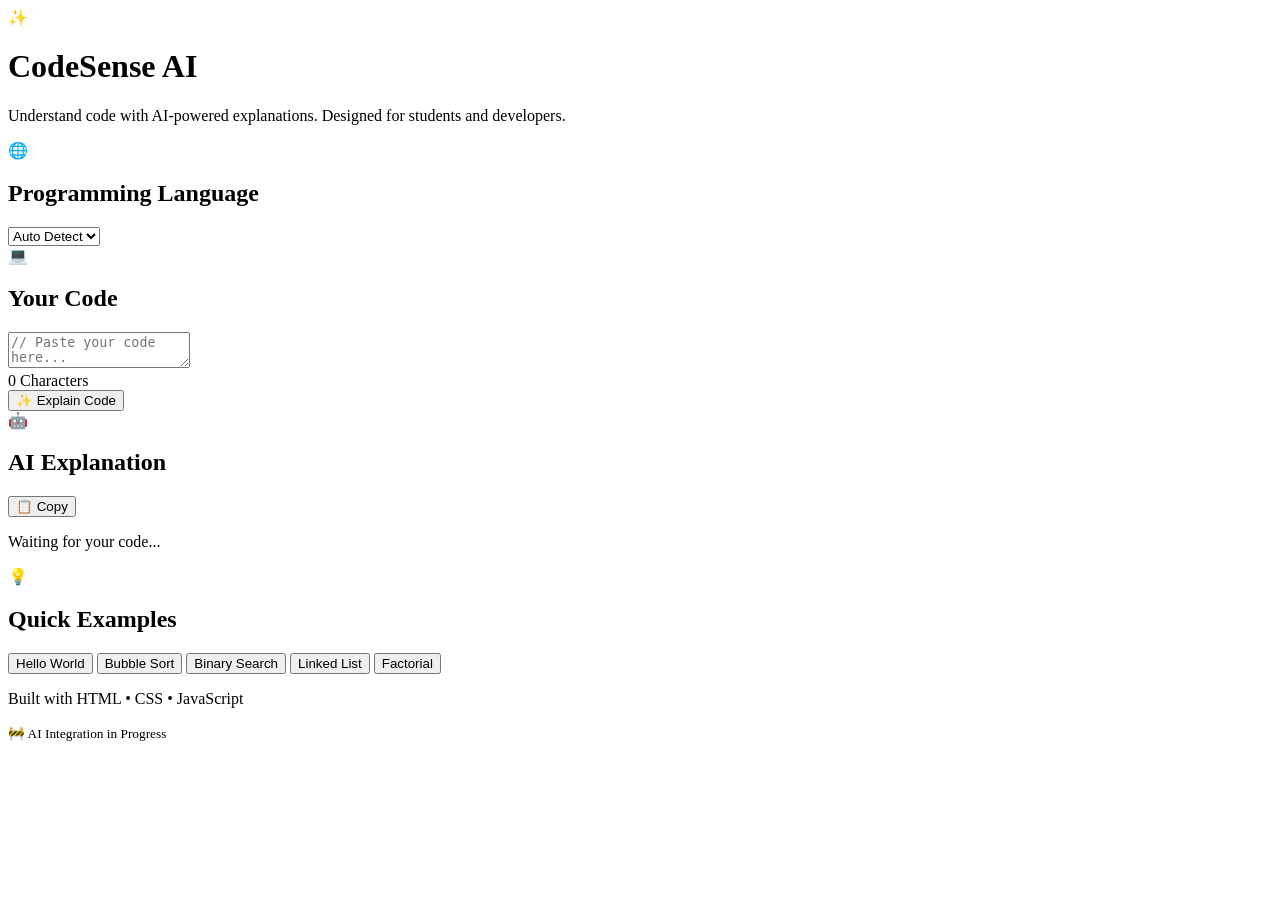
==== codesense/code-explainer.html @ c733d443 "Create code-explainer.html" ====
<!DOCTYPE html>
<html lang="en">
<head>
    <meta charset="UTF-8">
    <meta name="viewport" content="width=device-width, initial-scale=1.0">

    <title>CodeSense AI</title>

    <link href="https://fonts.googleapis.com/css2?family=Poppins:wght@300;400;500;600;700&family=JetBrains+Mono:wght@400;500&display=swap" rel="stylesheet">

    <link rel="stylesheet" href="style.css">
</head>

<body>

<div class="container">

    <!-- HERO -->

    <header class="hero">

        <div class="logo">
            ✨
        </div>

        <h1>CodeSense AI</h1>

        <p>
            Understand code with AI-powered explanations.
            Designed for students and developers.
        </p>

    </header>


    <!-- INPUT CARD -->

    <div class="card">

        <div class="section-title">

            <span>🌐</span>
            <h2>Programming Language</h2>

        </div>

        <select id="language">

            <option>Auto Detect</option>
            <option>JavaScript</option>
            <option>Python</option>
            <option>C++</option>
            <option>Java</option>
            <option>C</option>
            <option>HTML</option>
            <option>CSS</option>

        </select>

    </div>


    <!-- CODE EDITOR -->

    <div class="card">

        <div class="section-title">

            <span>💻</span>

            <h2>Your Code</h2>

        </div>

        <textarea
            id="codeInput"
            placeholder="// Paste your code here..."
        ></textarea>

        <div class="editor-footer">

            <span id="charCount">
                0 Characters
            </span>

        </div>

    </div>


    <!-- BUTTON -->

    <button id="explainBtn">

        ✨ Explain Code

    </button>


    <!-- OUTPUT -->

    <div class="card">

        <div class="output-header">

            <div class="section-title">

                <span>🤖</span>

                <h2>AI Explanation</h2>

            </div>

            <button id="copyBtn">

                📋 Copy

            </button>

        </div>

        <div class="output">

            <p id="result">

                Waiting for your code...

            </p>

        </div>

    </div>


    <!-- EXAMPLES -->

    <div class="card">

        <div class="section-title">

            <span>💡</span>

            <h2>Quick Examples</h2>

        </div>

        <div class="examples">

            <button class="example-btn">
                Hello World
            </button>

            <button class="example-btn">
                Bubble Sort
            </button>

            <button class="example-btn">
                Binary Search
            </button>

            <button class="example-btn">
                Linked List
            </button>

            <button class="example-btn">
                Factorial
            </button>

        </div>

    </div>


    <!-- FOOTER -->

    <footer>

        <p>

            Built with HTML • CSS • JavaScript

        </p>

        <small>

            🚧 AI Integration in Progress

        </small>

    </footer>

</div>

<script src="script.js"></script>

</body>
</html>
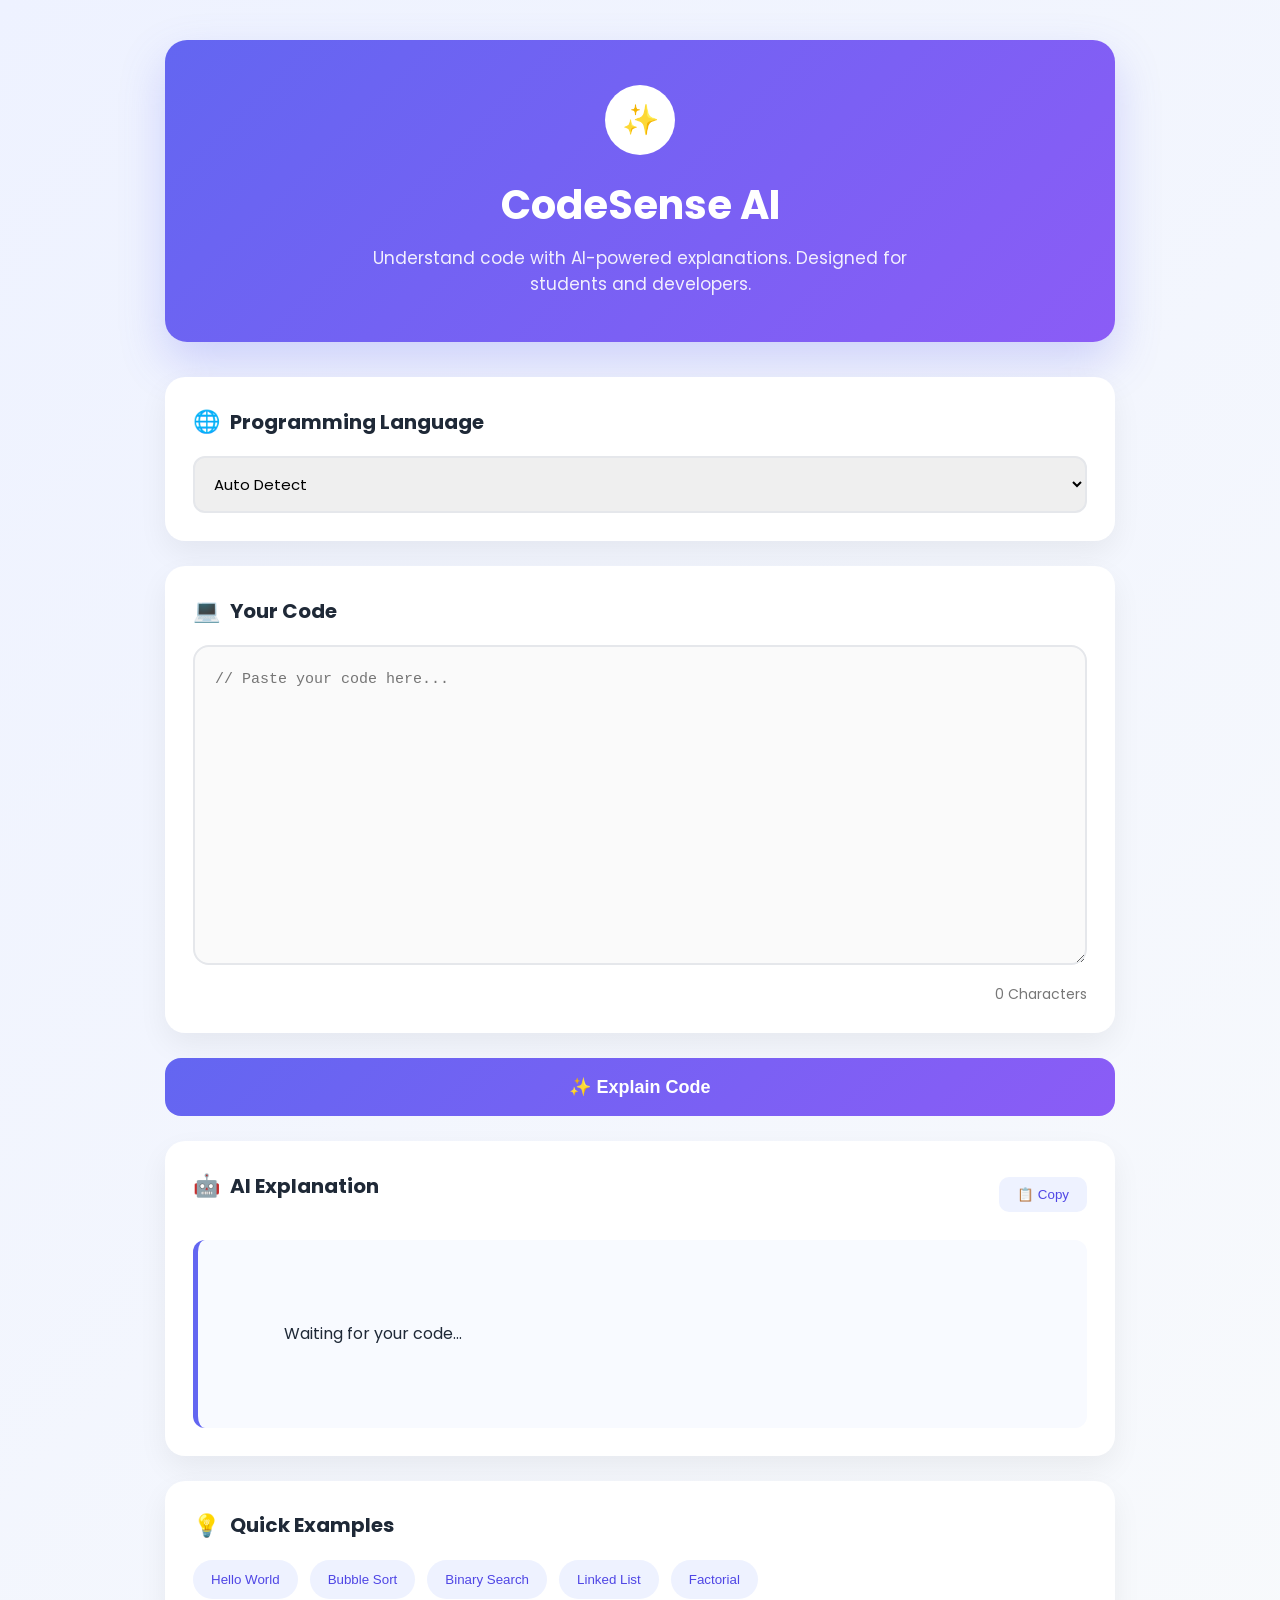
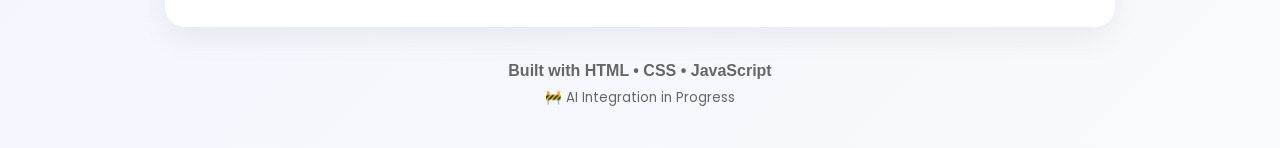
==== commit 16032e8b: "Update code-explainer.html" ====
--- a/codesense/code-explainer.html
+++ b/codesense/code-explainer.html
@@ -144,30 +144,29 @@
 
         </div>
 
-        <div class="examples">
+       <div class="examples">
 
-            <button class="example-btn">
-                Hello World
-            </button>
+    <button class="example-btn" onclick="loadExample('hello')">
+        Hello World
+    </button>
 
-            <button class="example-btn">
-                Bubble Sort
-            </button>
+    <button class="example-btn" onclick="loadExample('bubble')">
+        Bubble Sort
+    </button>
 
-            <button class="example-btn">
-                Binary Search
-            </button>
+    <button class="example-btn" onclick="loadExample('binary')">
+        Binary Search
+    </button>
 
-            <button class="example-btn">
-                Linked List
-            </button>
+    <button class="example-btn" onclick="loadExample('linkedlist')">
+        Linked List
+    </button>
 
-            <button class="example-btn">
-                Factorial
-            </button>
+    <button class="example-btn" onclick="loadExample('factorial')">
+        Factorial
+    </button>
 
-        </div>
-
+</div>
     </div>
 
 
@@ -195,3 +194,4 @@
 
 </body>
 </html>
+
--- a/codesense/style.css
+++ b/codesense/style.css
@@ -0,0 +1,293 @@
+*{
+    margin:0;
+    padding:0;
+    box-sizing:border-box;
+}
+
+:root{
+    --primary:#6366f1;
+    --secondary:#8b5cf6;
+    --bg:#f5f7ff;
+    --card:#ffffff;
+    --text:#1f2937;
+    --light:#6b7280;
+    --border:#e5e7eb;
+}
+
+body{
+    font-family:"Poppins",sans-serif;
+    background:linear-gradient(135deg,#eef2ff,#f8fafc);
+    color:var(--text);
+    min-height:100vh;
+    padding:40px 20px;
+}
+
+.container{
+    max-width:950px;
+    margin:auto;
+}
+
+/* HERO */
+
+.hero{
+    text-align:center;
+    margin-bottom:35px;
+    padding:45px;
+    border-radius:22px;
+    background:linear-gradient(135deg,#6366f1,#8b5cf6);
+    color:white;
+    box-shadow:0 20px 45px rgba(99,102,241,.25);
+}
+
+.logo{
+    width:70px;
+    height:70px;
+    margin:auto;
+    border-radius:50%;
+    background:white;
+    color:#6366f1;
+    display:flex;
+    align-items:center;
+    justify-content:center;
+    font-size:30px;
+    margin-bottom:20px;
+}
+
+.hero h1{
+    font-size:40px;
+    margin-bottom:10px;
+}
+
+.hero p{
+    opacity:.9;
+    font-size:17px;
+    max-width:600px;
+    margin:auto;
+}
+
+/* CARDS */
+
+.card{
+    background:white;
+    border-radius:20px;
+    padding:28px;
+    margin-bottom:25px;
+    box-shadow:0 12px 30px rgba(0,0,0,.06);
+    transition:.3s;
+}
+
+.card:hover{
+    transform:translateY(-3px);
+}
+
+/* SECTION */
+
+.section-title{
+    display:flex;
+    align-items:center;
+    gap:10px;
+    margin-bottom:18px;
+}
+
+.section-title span{
+    font-size:22px;
+}
+
+.section-title h2{
+    font-size:20px;
+}
+
+/* SELECT */
+
+select{
+    width:100%;
+    padding:15px;
+    border-radius:12px;
+    border:2px solid var(--border);
+    font-size:15px;
+    font-family:Poppins;
+    transition:.3s;
+}
+
+select:focus{
+    border-color:var(--primary);
+    outline:none;
+}
+
+/* TEXTAREA */
+
+textarea{
+    width:100%;
+    height:320px;
+    padding:20px;
+    border-radius:16px;
+    border:2px solid var(--border);
+    resize:vertical;
+    font-size:15px;
+    line-height:1.7;
+    font-family:"JetBrains Mono",monospace;
+    transition:.3s;
+    background:#fafafa;
+}
+
+textarea:focus{
+    outline:none;
+    border-color:var(--primary);
+    background:white;
+    box-shadow:0 0 0 5px rgba(99,102,241,.1);
+}
+
+.editor-footer{
+    margin-top:12px;
+    color:#777;
+    font-size:14px;
+    text-align:right;
+}
+
+/* BUTTON */
+
+#explainBtn{
+    width:100%;
+    border:none;
+    border-radius:16px;
+    padding:18px;
+    margin-bottom:25px;
+    cursor:pointer;
+    background:linear-gradient(135deg,#6366f1,#8b5cf6);
+    color:white;
+    font-size:18px;
+    font-weight:600;
+    transition:.3s;
+}
+
+#explainBtn:hover{
+    transform:translateY(-3px);
+    box-shadow:0 18px 35px rgba(99,102,241,.35);
+}
+
+#explainBtn:active{
+    transform:scale(.98);
+}
+
+/* OUTPUT */
+
+.output-header{
+    display:flex;
+    justify-content:space-between;
+    align-items:center;
+    margin-bottom:20px;
+}
+
+.output{
+    min-height:180px;
+    background:#f8faff;
+    border-left:5px solid var(--primary);
+    border-radius:12px;
+    padding:22px;
+}
+
+#result{
+    line-height:1.8;
+    white-space:pre-wrap;
+}
+
+/* COPY */
+
+#copyBtn{
+    border:none;
+    padding:10px 18px;
+    border-radius:10px;
+    cursor:pointer;
+    background:#eef2ff;
+    color:#4f46e5;
+    transition:.3s;
+}
+
+#copyBtn:hover{
+    background:#dbe4ff;
+}
+
+/* EXAMPLES */
+
+.examples{
+    display:flex;
+    flex-wrap:wrap;
+    gap:12px;
+}
+
+.example-btn{
+    border:none;
+    background:#eef2ff;
+    color:#4f46e5;
+    padding:12px 18px;
+    border-radius:30px;
+    cursor:pointer;
+    transition:.3s;
+    font-weight:500;
+}
+
+.example-btn:hover{
+    background:#6366f1;
+    color:white;
+    transform:translateY(-2px);
+}
+
+/* FOOTER */
+
+footer{
+    text-align:center;
+    margin-top:35px;
+    color:#666;
+}
+
+footer p{
+    font-weight:600;
+}
+
+footer small{
+    display:block;
+    margin-top:8px;
+}
+
+/* SCROLLBAR */
+
+textarea::-webkit-scrollbar{
+    width:10px;
+}
+
+textarea::-webkit-scrollbar-thumb{
+    background:#c7d2fe;
+    border-radius:20px;
+}
+
+/* MOBILE */
+
+@media(max-width:768px){
+
+.hero{
+    padding:35px 20px;
+}
+
+.hero h1{
+    font-size:30px;
+}
+
+.card{
+    padding:20px;
+}
+
+textarea{
+    height:250px;
+}
+
+.output-header{
+    flex-direction:column;
+    align-items:flex-start;
+    gap:15px;
+}
+
+.examples{
+    justify-content:center;
+}
+
+}
